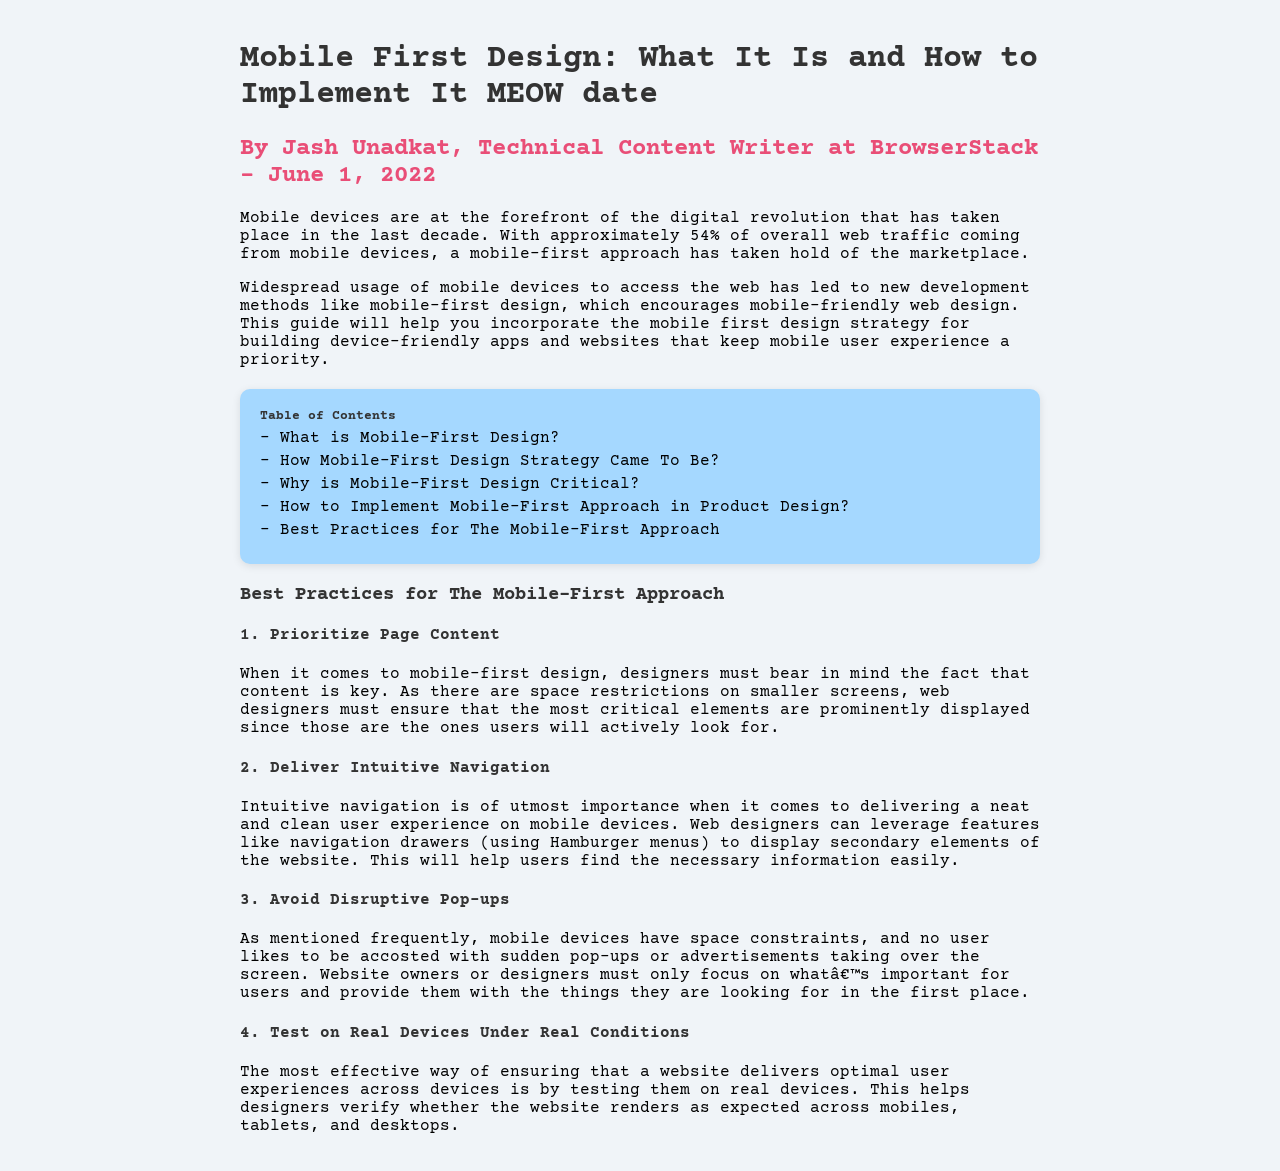
==== p_process/e4-1.html @ b052d044 "Update e4-1.html" ====
<!DOCTYPE html>
<html>
 <head>
 <meta charset=”utf-8”>
 <title>Lauren Wright</title>
<link rel="preconnect" href="https://fonts.googleapis.com">
<link rel="preconnect" href="https://fonts.gstatic.com" crossorigin>
<link href="https://fonts.googleapis.com/css2?family=Bevan&family=Courier+Prime&display=swap" rel="stylesheet">
<link rel="stylesheet" href="css/e4-1style.css">
 <style>
        body {
            font-family: 'Courier Prime', monospace;
            background-color: #f0f4f8;
            margin: 0;
            padding: 20px;
        }

        h1, h2, h3, h4, h5 {
            color: #333;
        }

        h2 {
            color: #e94e77;
        }
	.container {
            max-width: 800px;
            margin: 0 auto;
            padding: 0 20px;
        }
        .blue-box {
            background-color: #A5D8FF;
            border-radius: 10px;
            padding: 20px;
            margin: 20px 0;
            box-shadow: 0 2px 8px rgba(0, 0, 0, 0.1);
        }

        .blue-box h5 {
            margin: 0;
            color: #333;
        }

        .blue-box p {
            margin: 5px 0;
        }
    </style>
 
 
 
 
 </head>	
			<body>

<div class="container">
    <h1>Mobile First Design: What It Is and How to Implement It MEOW date </h1>

   <h2>By Jash Unadkat, Technical Content Writer at BrowserStack - <span style="color: #e94e77;">June 1, 2022</span></h2>

    <p>Mobile devices are at the forefront of the digital revolution that has taken place in the last decade. With approximately 54% of overall web traffic coming from mobile devices, a mobile-first approach has taken hold of the marketplace.</p>

    <p>Widespread usage of mobile devices to access the web has led to new development methods like mobile-first design, which encourages mobile-friendly web design. This guide will help you incorporate the mobile first design strategy for building device-friendly apps and websites that keep mobile user experience a priority.</p>

    <div class="blue-box">
        <h5>Table of Contents</h5>
        <p>- What is Mobile-First Design?</p>
        <p>- How Mobile-First Design Strategy Came To Be?</p>
        <p>- Why is Mobile-First Design Critical?</p>
        <p>- How to Implement Mobile-First Approach in Product Design?</p>
        <p>- Best Practices for The Mobile-First Approach</p>
    </div>

    <h3>Best Practices for The Mobile-First Approach</h3>

    <h4>1. Prioritize Page Content</h4>
    <p>When it comes to mobile-first design, designers must bear in mind the fact that content is key. As there are space restrictions on smaller screens, web designers must ensure that the most critical elements are prominently displayed since those are the ones users will actively look for.</p>

    <h4>2. Deliver Intuitive Navigation</h4>
    <p>Intuitive navigation is of utmost importance when it comes to delivering a neat and clean user experience on mobile devices. Web designers can leverage features like navigation drawers (using Hamburger menus) to display secondary elements of the website. This will help users find the necessary information easily.</p>

    <h4>3. Avoid Disruptive Pop-ups</h4>
    <p>As mentioned frequently, mobile devices have space constraints, and no user likes to be accosted with sudden pop-ups or advertisements taking over the screen. Website owners or designers must only focus on what’s important for users and provide them with the things they are looking for in the first place.</p>

    <h4>4. Test on Real Devices Under Real Conditions</h4>
    <p>The most effective way of ensuring that a website delivers optimal user experiences across devices is by testing them on real devices. This helps designers verify whether the website renders as expected across mobiles, tablets, and desktops.</p>
</div>
</body>
</html>
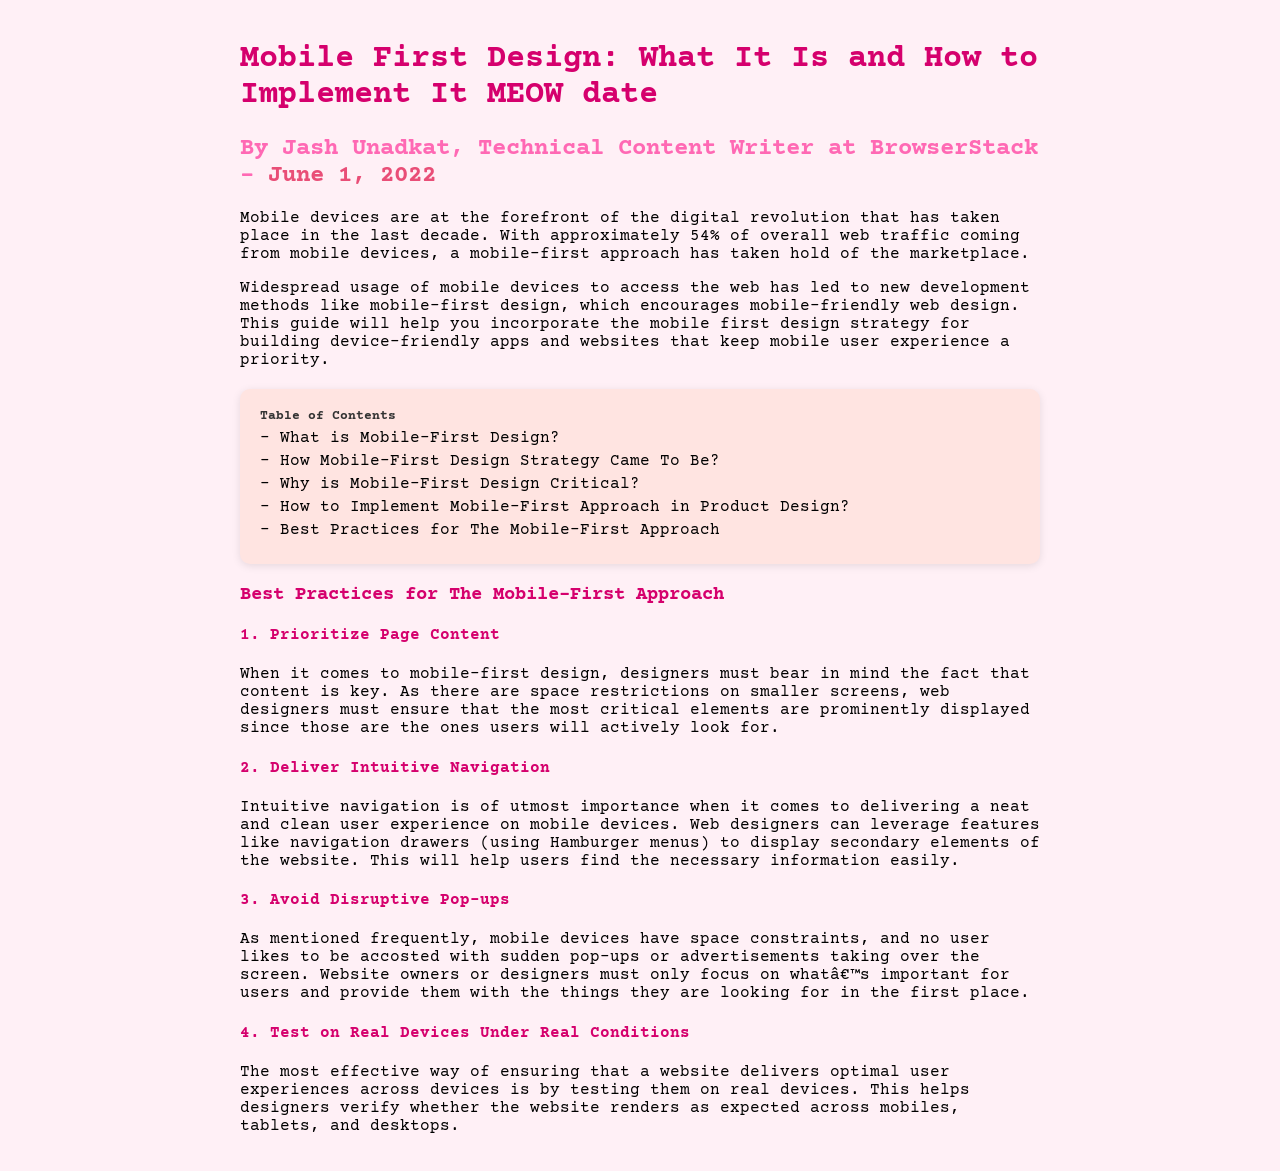
==== commit cd4ac549: "Update e4-1.html" ====
--- a/p_process/e4-1.html
+++ b/p_process/e4-1.html
@@ -10,17 +10,17 @@
  <style>
         body {
             font-family: 'Courier Prime', monospace;
-            background-color: #f0f4f8;
+            background-color: #fff0f6;
             margin: 0;
             padding: 20px;
         }
 
         h1, h2, h3, h4, h5 {
-            color: #333;
+            color: #d5006d;
         }
 
         h2 {
-            color: #e94e77;
+            color: #ff69b4;
         }
 	.container {
             max-width: 800px;
@@ -28,7 +28,7 @@
             padding: 0 20px;
         }
         .blue-box {
-            background-color: #A5D8FF;
+            background-color: #ffe4e1;
             border-radius: 10px;
             padding: 20px;
             margin: 20px 0;
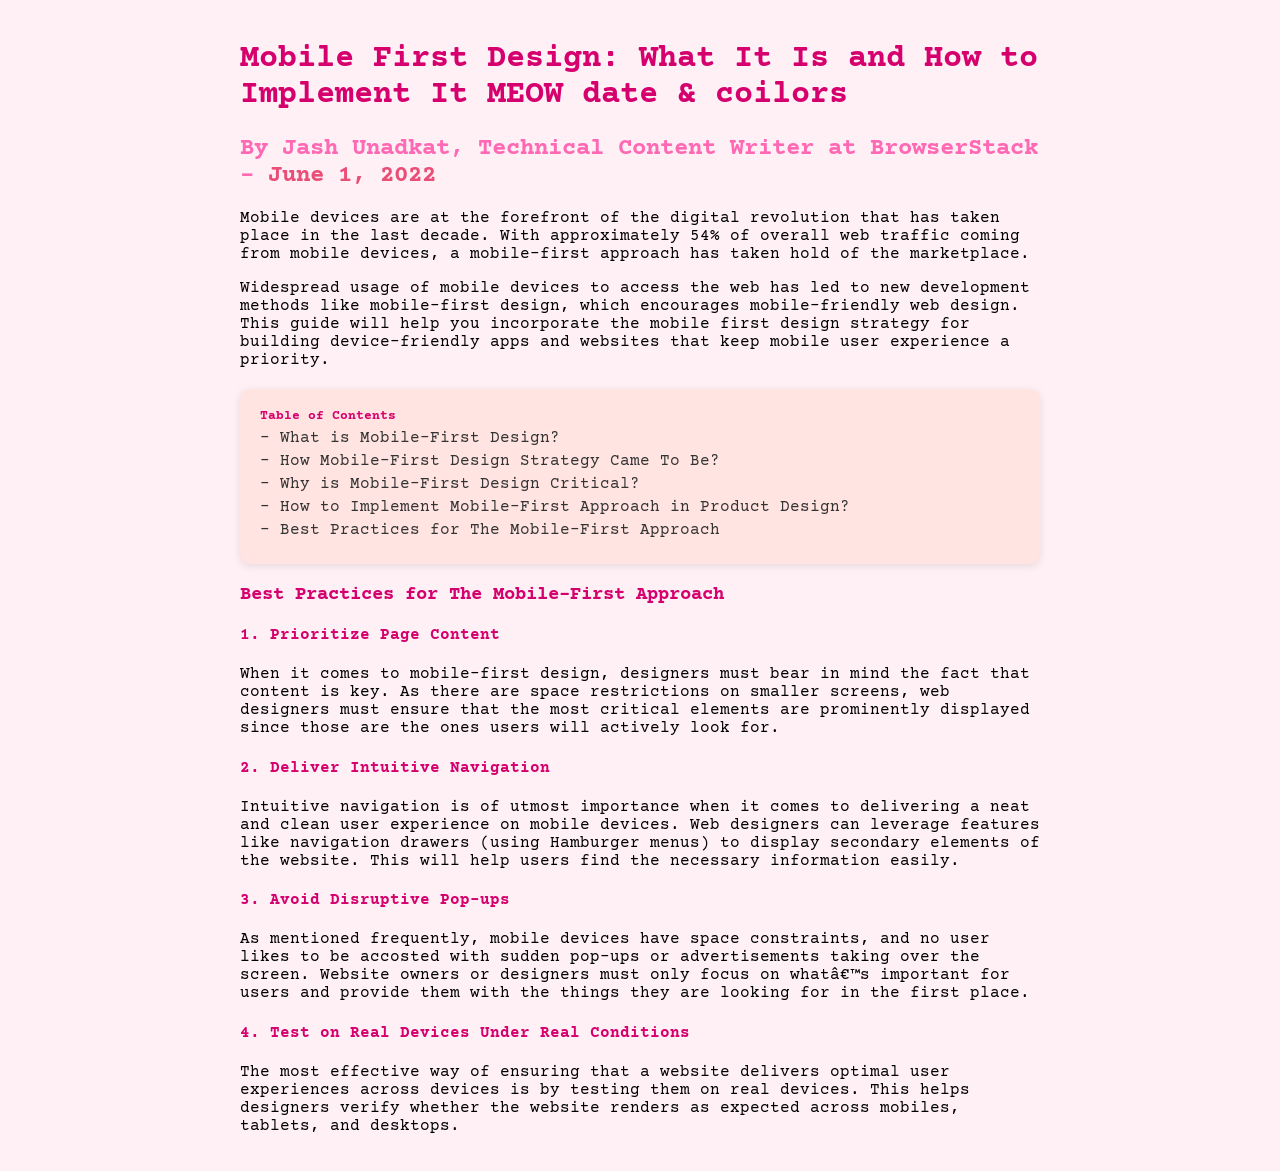
==== commit d86dbc72: "Update e4-1.html" ====
--- a/p_process/e4-1.html
+++ b/p_process/e4-1.html
@@ -37,11 +37,12 @@
 
         .blue-box h5 {
             margin: 0;
-            color: #333;
+            color: #d5006d;
         }
 
         .blue-box p {
             margin: 5px 0;
+	color: #333;
         }
     </style>
  
@@ -52,7 +53,7 @@
 			<body>
 
 <div class="container">
-    <h1>Mobile First Design: What It Is and How to Implement It MEOW date </h1>
+    <h1>Mobile First Design: What It Is and How to Implement It MEOW date & coilors </h1>
 
    <h2>By Jash Unadkat, Technical Content Writer at BrowserStack - <span style="color: #e94e77;">June 1, 2022</span></h2>
 
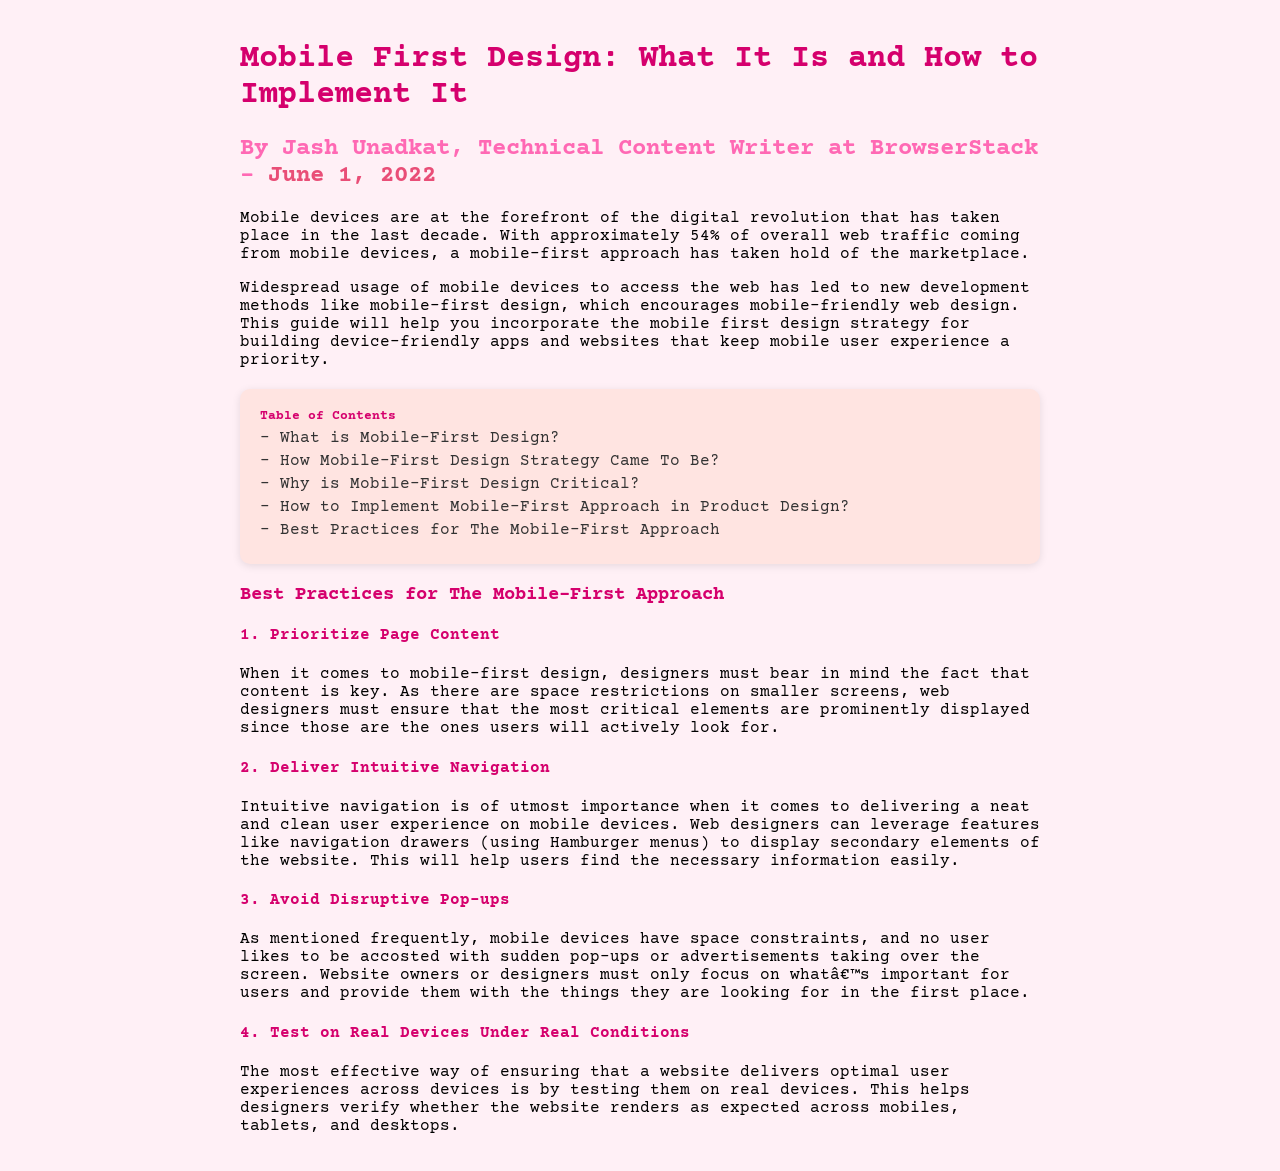
==== commit 4b763210: "Update e4-1.html" ====
--- a/p_process/e4-1.html
+++ b/p_process/e4-1.html
@@ -53,7 +53,7 @@
 			<body>
 
 <div class="container">
-    <h1>Mobile First Design: What It Is and How to Implement It MEOW date & coilors </h1>
+    <h1>Mobile First Design: What It Is and How to Implement It</h1>
 
    <h2>By Jash Unadkat, Technical Content Writer at BrowserStack - <span style="color: #e94e77;">June 1, 2022</span></h2>
 
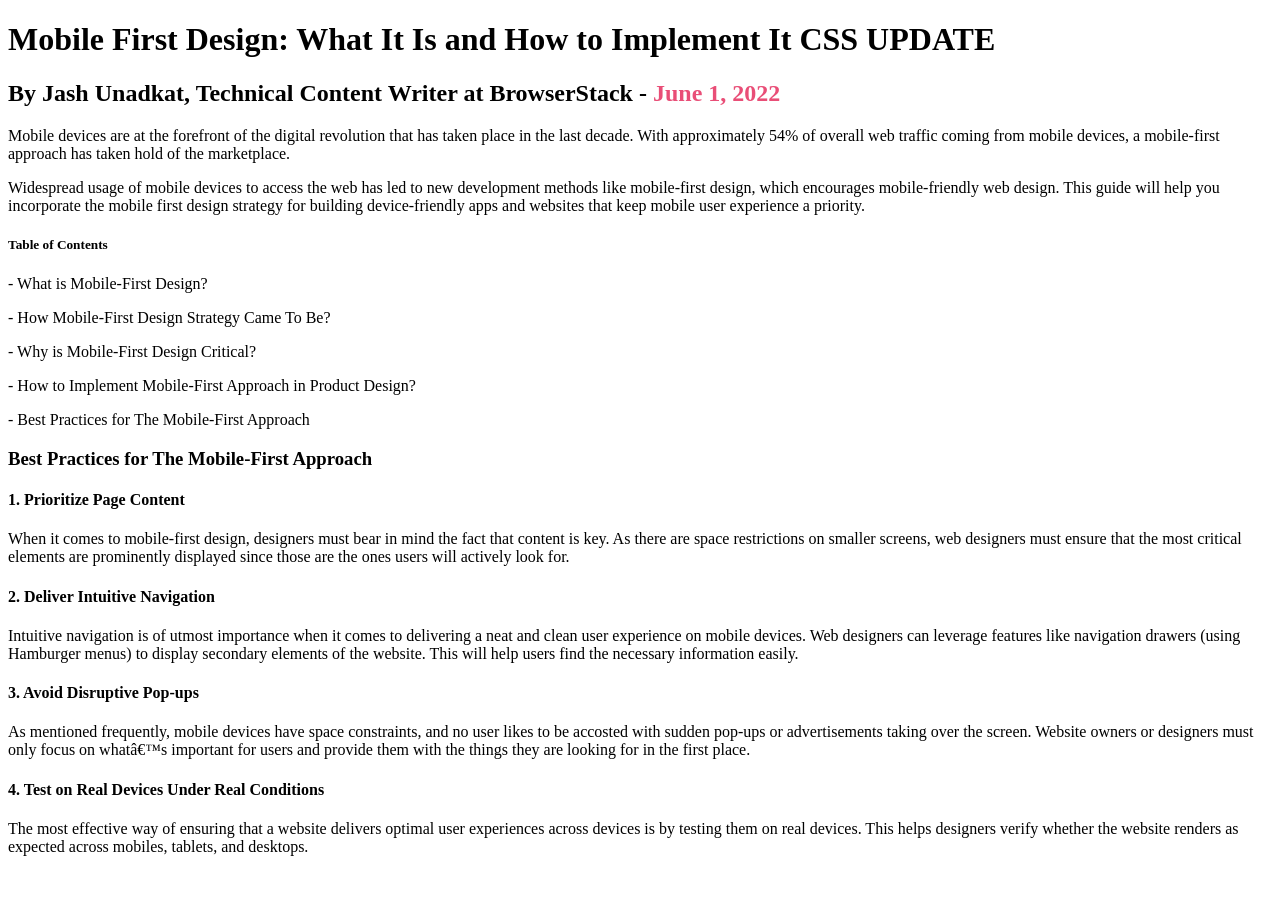
==== commit b17c5e4e: "Update e4-1.html" ====
--- a/p_process/e4-1.html
+++ b/p_process/e4-1.html
@@ -7,44 +7,7 @@
 <link rel="preconnect" href="https://fonts.gstatic.com" crossorigin>
 <link href="https://fonts.googleapis.com/css2?family=Bevan&family=Courier+Prime&display=swap" rel="stylesheet">
 <link rel="stylesheet" href="css/e4-1style.css">
- <style>
-        body {
-            font-family: 'Courier Prime', monospace;
-            background-color: #fff0f6;
-            margin: 0;
-            padding: 20px;
-        }
 
-        h1, h2, h3, h4, h5 {
-            color: #d5006d;
-        }
-
-        h2 {
-            color: #ff69b4;
-        }
-	.container {
-            max-width: 800px;
-            margin: 0 auto;
-            padding: 0 20px;
-        }
-        .blue-box {
-            background-color: #ffe4e1;
-            border-radius: 10px;
-            padding: 20px;
-            margin: 20px 0;
-            box-shadow: 0 2px 8px rgba(0, 0, 0, 0.1);
-        }
-
-        .blue-box h5 {
-            margin: 0;
-            color: #d5006d;
-        }
-
-        .blue-box p {
-            margin: 5px 0;
-	color: #333;
-        }
-    </style>
  
  
  
@@ -53,7 +16,7 @@
 			<body>
 
 <div class="container">
-    <h1>Mobile First Design: What It Is and How to Implement It</h1>
+    <h1>Mobile First Design: What It Is and How to Implement It CSS UPDATE</h1>
 
    <h2>By Jash Unadkat, Technical Content Writer at BrowserStack - <span style="color: #e94e77;">June 1, 2022</span></h2>
 
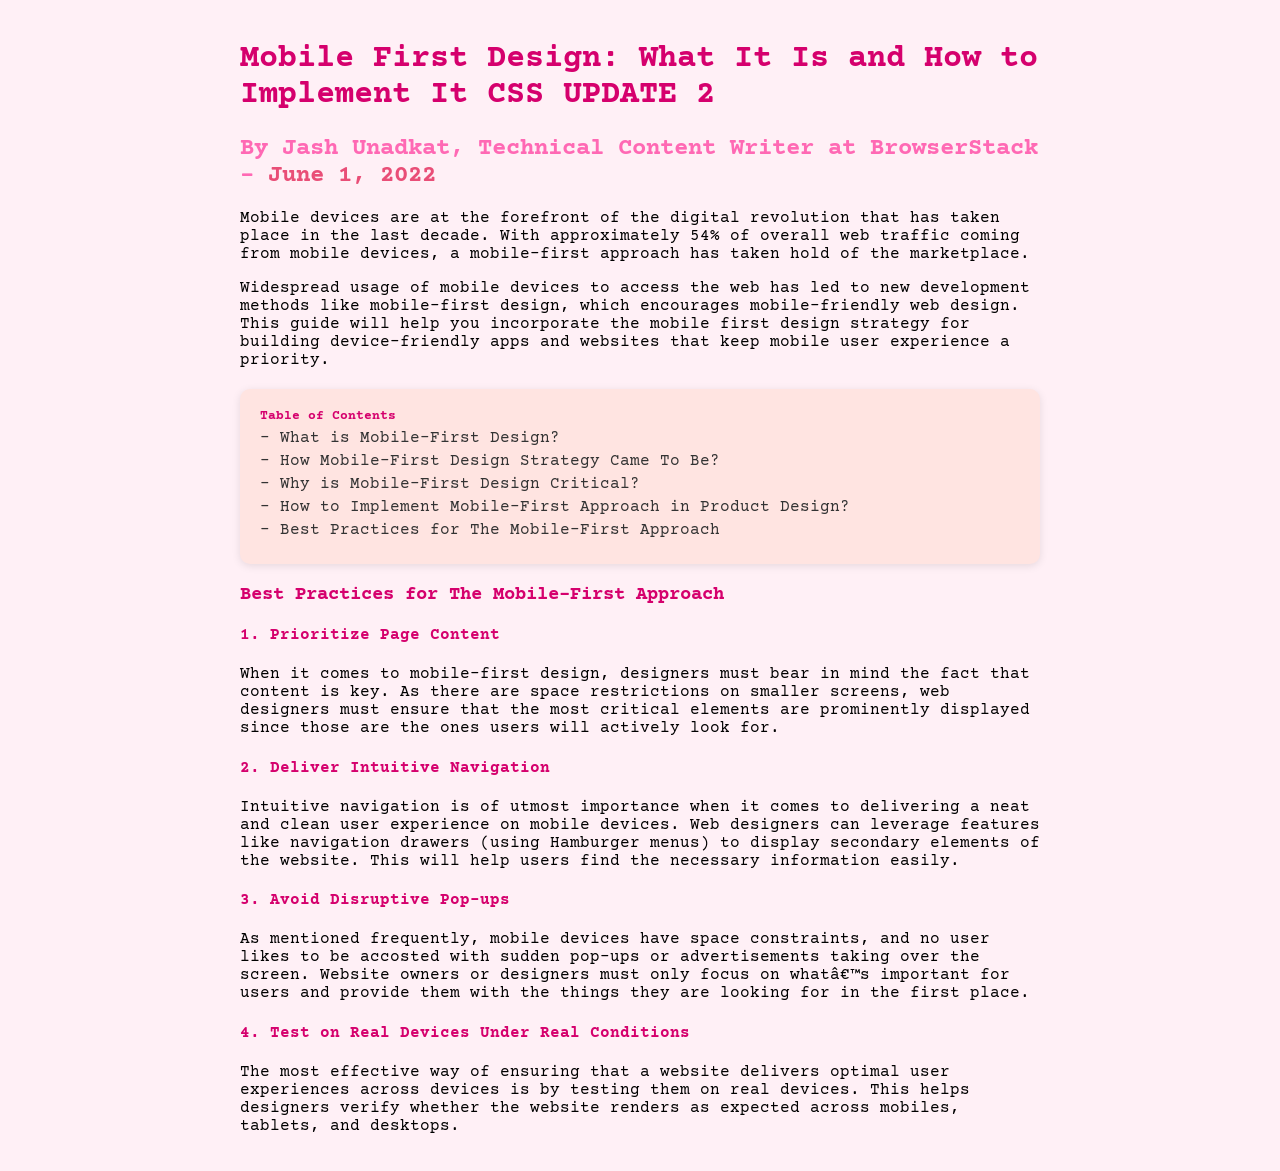
==== commit d669eb89: "Update e4-1.html" ====
--- a/p_process/e4-1.html
+++ b/p_process/e4-1.html
@@ -6,17 +6,13 @@
 <link rel="preconnect" href="https://fonts.googleapis.com">
 <link rel="preconnect" href="https://fonts.gstatic.com" crossorigin>
 <link href="https://fonts.googleapis.com/css2?family=Bevan&family=Courier+Prime&display=swap" rel="stylesheet">
-<link rel="stylesheet" href="css/e4-1style.css">
-
- 
- 
- 
+<link rel="stylesheet" href="../css/e4-1style.css">
  
  </head>	
 			<body>
 
 <div class="container">
-    <h1>Mobile First Design: What It Is and How to Implement It CSS UPDATE</h1>
+    <h1>Mobile First Design: What It Is and How to Implement It CSS UPDATE 2 </h1>
 
    <h2>By Jash Unadkat, Technical Content Writer at BrowserStack - <span style="color: #e94e77;">June 1, 2022</span></h2>
 
--- a/css/e4-1style.css
+++ b/css/e4-1style.css
@@ -0,0 +1,44 @@
+body {
+            font-family: 'Courier Prime', monospace;
+            background-color: #fff0f6;
+            margin: 0;
+            padding: 20px;
+        }
+
+        h1, h2, h3, h4, h5 {
+            color: #d5006d;
+        }
+
+        h2 {
+            color: #ff69b4;
+        }
+	.container {
+            max-width: 800px;
+            margin: 0 auto;
+            padding: 0 20px;
+        }
+        .blue-box {
+            background-color: #ffe4e1;
+            border-radius: 10px;
+            padding: 20px;
+            margin: 20px 0;
+            box-shadow: 0 2px 8px rgba(0, 0, 0, 0.1);
+        }
+
+        .blue-box h5 {
+            margin: 0;
+            color: #d5006d;
+        }
+
+        .blue-box p {
+            margin: 5px 0;
+	color: #333;
+        }
+
+ 
+
+
+
+
+
+
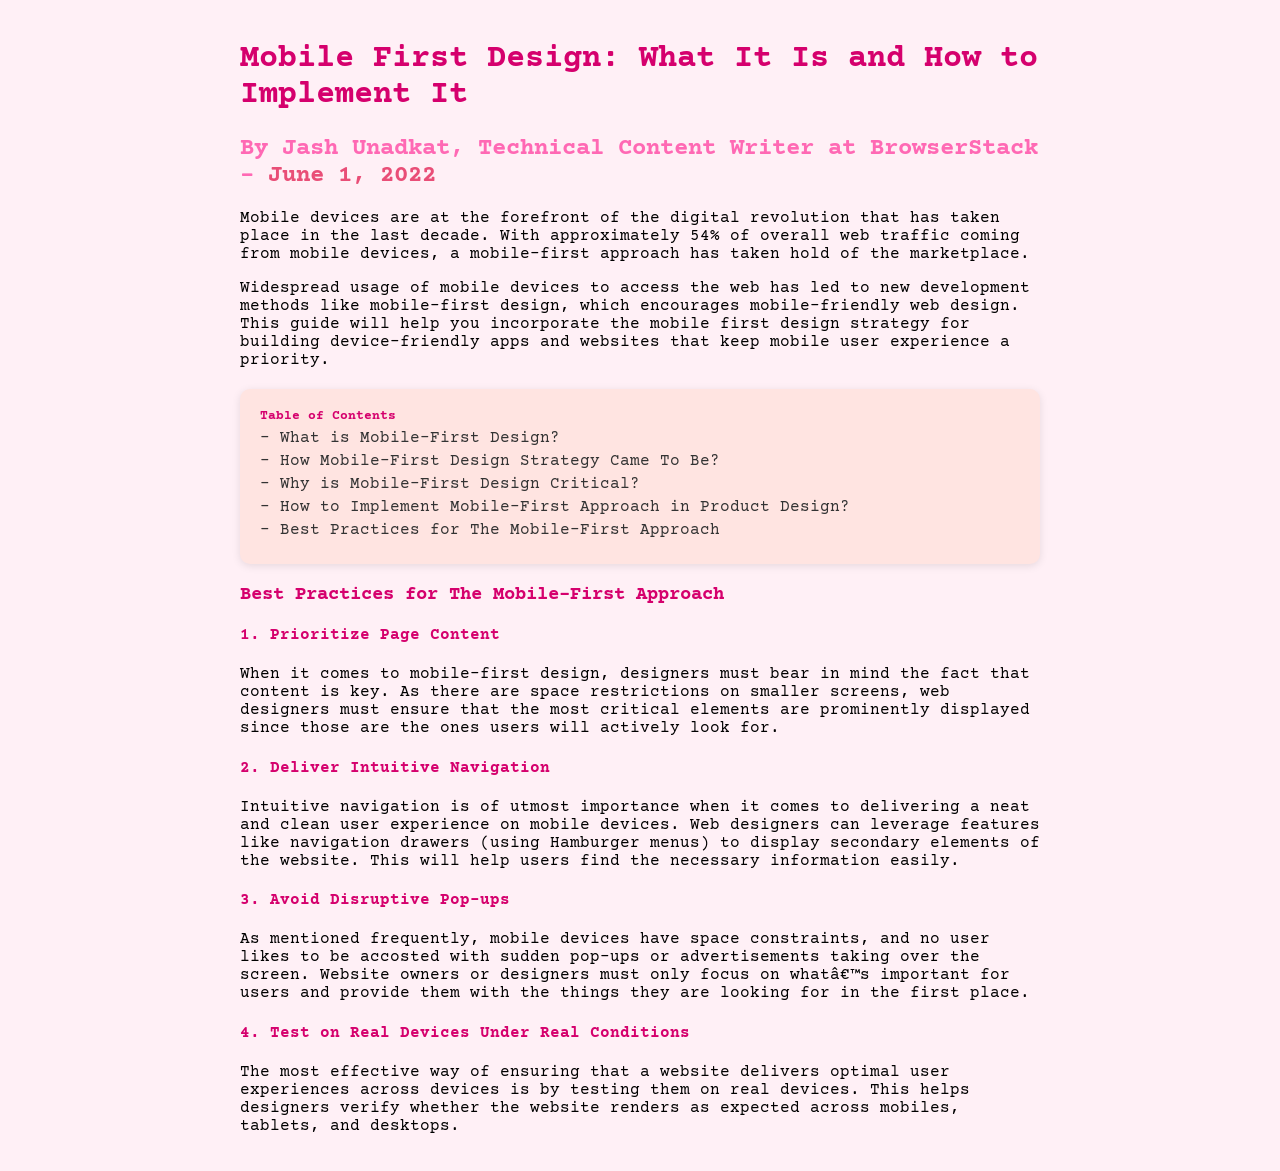
==== commit af2ed86a: "Update e4-1.html" ====
--- a/p_process/e4-1.html
+++ b/p_process/e4-1.html
@@ -12,7 +12,7 @@
 			<body>
 
 <div class="container">
-    <h1>Mobile First Design: What It Is and How to Implement It CSS UPDATE 2 </h1>
+    <h1>Mobile First Design: What It Is and How to Implement It</h1>
 
    <h2>By Jash Unadkat, Technical Content Writer at BrowserStack - <span style="color: #e94e77;">June 1, 2022</span></h2>
 
